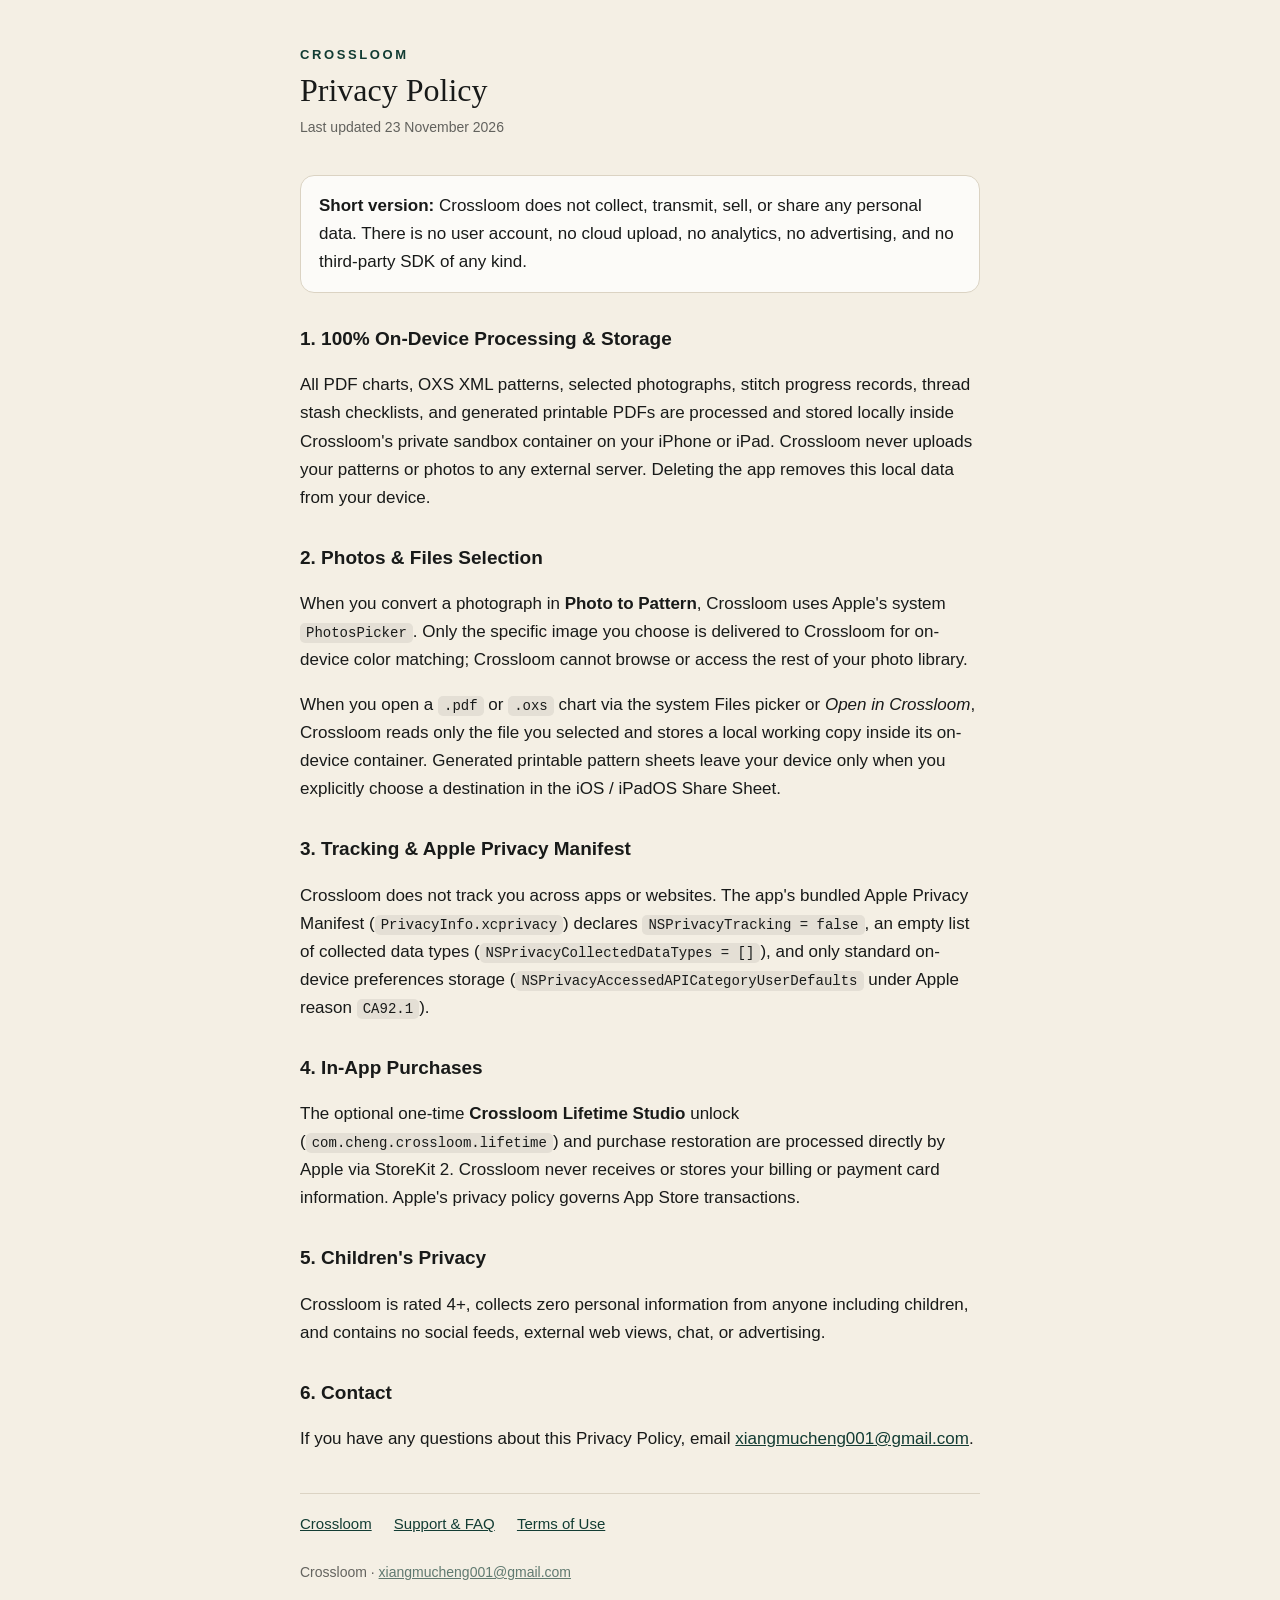
==== privacy.html @ f5964a26 "feat: publish Crossloom privacy, support, and terms static pages" ====
<!doctype html>
<html lang="en">
<head>
<meta charset="utf-8">
<meta name="viewport" content="width=device-width, initial-scale=1">
<title>Privacy Policy — Crossloom</title>
<link rel="stylesheet" href="style.css">
</head>
<body>
<main>
<header>
  <p class="brand">Crossloom</p>
  <h1>Privacy Policy</h1>
  <p class="meta">Last updated 23 November 2026</p>
</header>

<div class="card">
  <p style="margin:0"><b>Short version:</b> Crossloom does not collect, transmit, sell, or share any personal data. There is no user account, no cloud upload, no analytics, no advertising, and no third-party SDK of any kind.</p>
</div>

<h2>1. 100% On-Device Processing &amp; Storage</h2>
<p>All PDF charts, OXS XML patterns, selected photographs, stitch progress records, thread stash checklists, and generated printable PDFs are processed and stored locally inside Crossloom's private sandbox container on your iPhone or iPad. Crossloom never uploads your patterns or photos to any external server. Deleting the app removes this local data from your device.</p>

<h2>2. Photos &amp; Files Selection</h2>
<p>When you convert a photograph in <b>Photo to Pattern</b>, Crossloom uses Apple's system <code>PhotosPicker</code>. Only the specific image you choose is delivered to Crossloom for on-device color matching; Crossloom cannot browse or access the rest of your photo library.</p>
<p>When you open a <code>.pdf</code> or <code>.oxs</code> chart via the system Files picker or <i>Open in Crossloom</i>, Crossloom reads only the file you selected and stores a local working copy inside its on-device container. Generated printable pattern sheets leave your device only when you explicitly choose a destination in the iOS / iPadOS Share Sheet.</p>

<h2>3. Tracking &amp; Apple Privacy Manifest</h2>
<p>Crossloom does not track you across apps or websites. The app's bundled Apple Privacy Manifest (<code>PrivacyInfo.xcprivacy</code>) declares <code>NSPrivacyTracking = false</code>, an empty list of collected data types (<code>NSPrivacyCollectedDataTypes = []</code>), and only standard on-device preferences storage (<code>NSPrivacyAccessedAPICategoryUserDefaults</code> under Apple reason <code>CA92.1</code>).</p>

<h2>4. In-App Purchases</h2>
<p>The optional one-time <b>Crossloom Lifetime Studio</b> unlock (<code>com.cheng.crossloom.lifetime</code>) and purchase restoration are processed directly by Apple via StoreKit 2. Crossloom never receives or stores your billing or payment card information. Apple's privacy policy governs App Store transactions.</p>

<h2>5. Children's Privacy</h2>
<p>Crossloom is rated 4+, collects zero personal information from anyone including children, and contains no social feeds, external web views, chat, or advertising.</p>

<h2>6. Contact</h2>
<p>If you have any questions about this Privacy Policy, email <a href="mailto:xiangmucheng001@gmail.com">xiangmucheng001@gmail.com</a>.</p>

<nav>
  <a href="index.html">Crossloom</a>
  <a href="support.html">Support &amp; FAQ</a>
  <a href="terms.html">Terms of Use</a>
</nav>
<footer>Crossloom · <a href="mailto:xiangmucheng001@gmail.com">xiangmucheng001@gmail.com</a></footer>
</main>
</body>
</html>
---- style.css ----
:root { color-scheme: light dark; }
* { box-sizing: border-box; }
body {
  margin: 0;
  padding: 0 20px 72px;
  font: 17px/1.65 -apple-system, BlinkMacSystemFont, "Segoe UI", Roboto, sans-serif;
  color: #181a19;
  background: #f4efe4;
}
main { max-width: 680px; margin: 0 auto; }
header { padding: 44px 0 8px; }
.brand {
  font-size: 13px;
  letter-spacing: .2em;
  text-transform: uppercase;
  font-weight: 700;
  color: #123c33;
  margin: 0 0 6px;
}
h1 {
  font: 400 32px/1.2 Georgia, "Times New Roman", serif;
  margin: 0 0 6px;
}
.meta { font-size: 14px; opacity: .66; margin: 0 0 28px; }
h2 { font-size: 19px; margin: 30px 0 8px; }
p, li { color: inherit; }
ol, ul { padding-left: 22px; }
li { margin-bottom: 8px; }
a { color: #123c33; font-weight: 500; }
code {
  font-family: ui-monospace, SFMono-Regular, Menlo, monospace;
  font-size: 14px;
  padding: 2px 6px;
  border-radius: 5px;
  background: rgba(24, 26, 25, 0.07);
}
.card {
  border: 1px solid #dbd3c3;
  border-radius: 14px;
  padding: 16px 18px;
  background: #fcfbf8;
  margin-bottom: 20px;
}
nav {
  margin-top: 40px;
  padding-top: 18px;
  border-top: 1px solid #dbd3c3;
  font-size: 15px;
}
nav a { margin-right: 18px; }
footer { margin-top: 24px; font-size: 14px; opacity: .65; }

@media (prefers-color-scheme: dark) {
  body { color: #ede8dc; background: #121514; }
  .brand, a { color: #7ec4b1; }
  code { background: rgba(255, 255, 255, 0.1); }
  .card { background: #1b201e; border-color: #2c3430; }
  nav { border-top-color: #2c3430; }
}
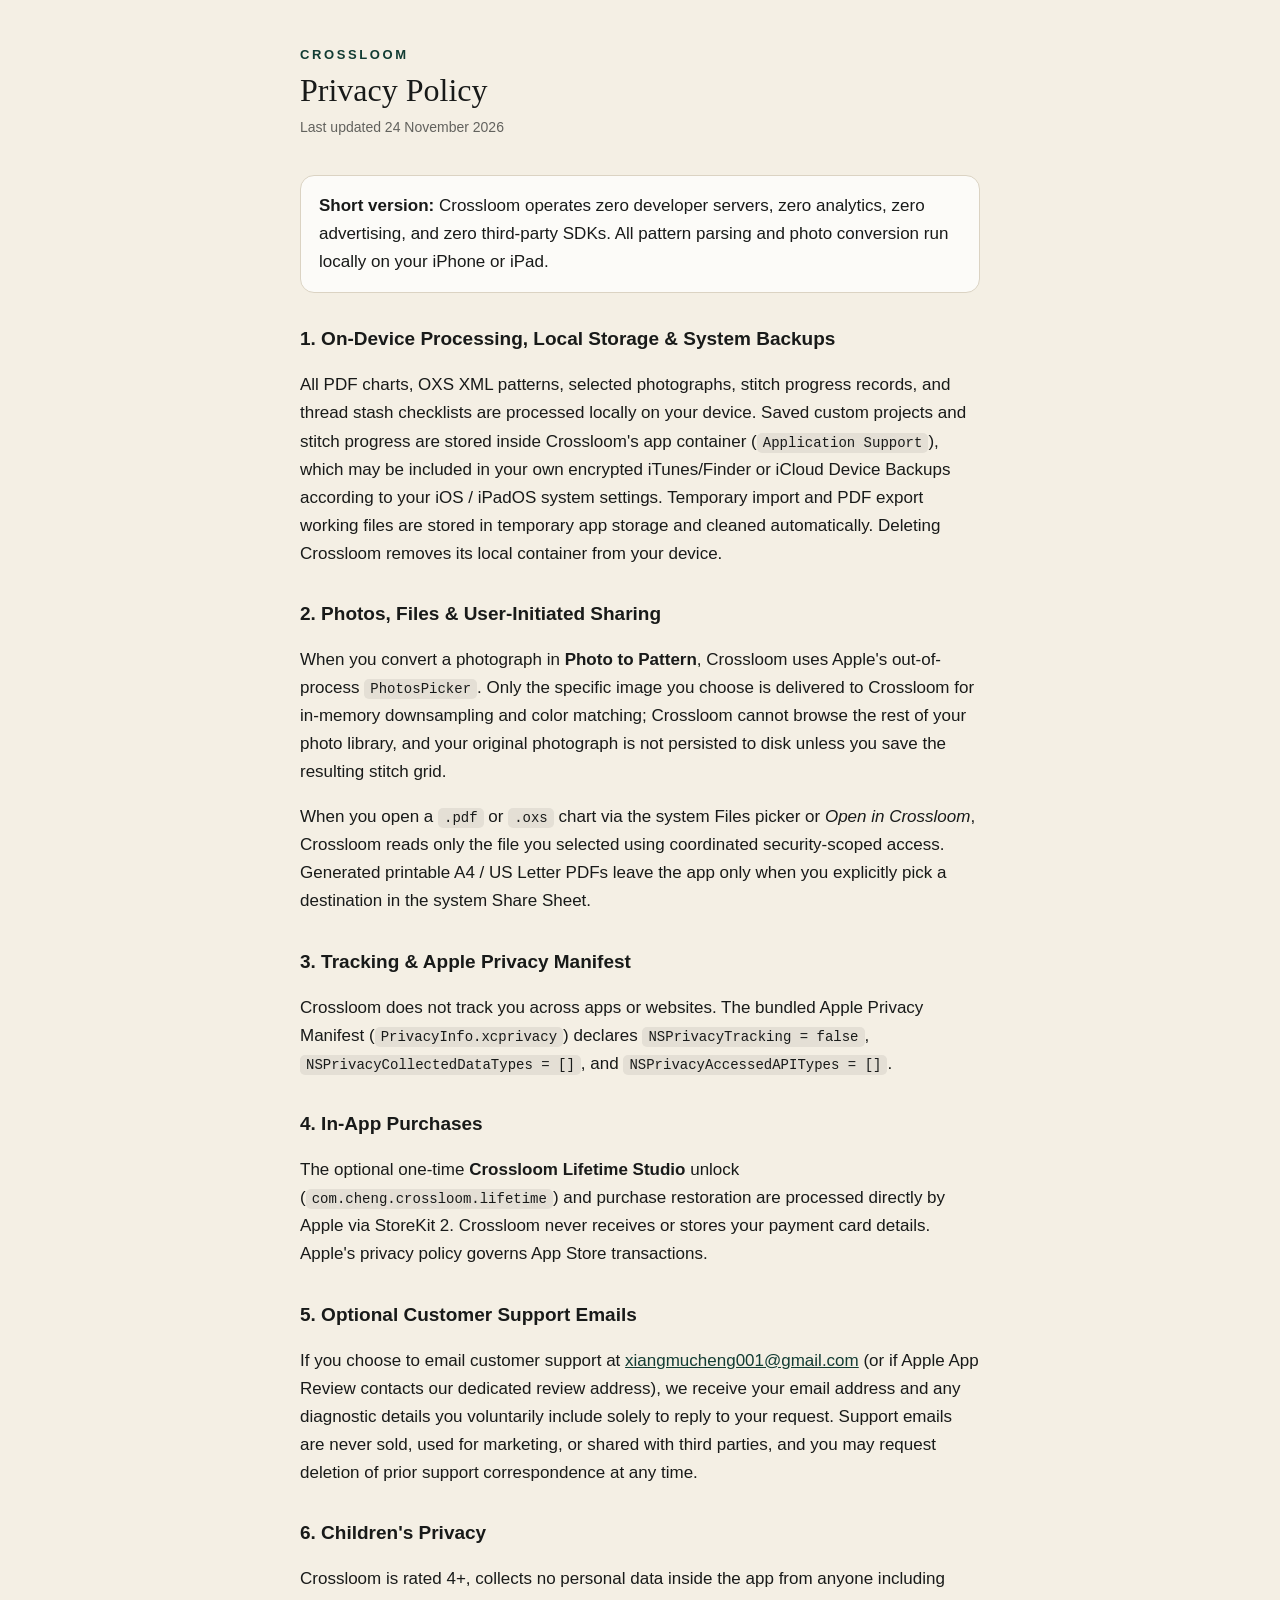
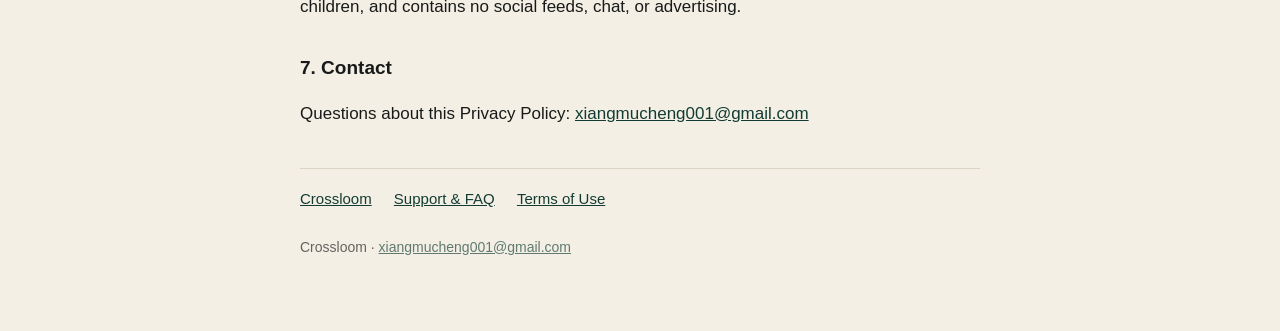
==== commit fab57b2e: "docs(legal): align privacy backup/support disclosures, A4/Letter guide, and DMC trademark notice" ====
--- a/privacy.html
+++ b/privacy.html
@@ -11,31 +11,34 @@
 <header>
   <p class="brand">Crossloom</p>
   <h1>Privacy Policy</h1>
-  <p class="meta">Last updated 23 November 2026</p>
+  <p class="meta">Last updated 24 November 2026</p>
 </header>
 
 <div class="card">
-  <p style="margin:0"><b>Short version:</b> Crossloom does not collect, transmit, sell, or share any personal data. There is no user account, no cloud upload, no analytics, no advertising, and no third-party SDK of any kind.</p>
+  <p style="margin:0"><b>Short version:</b> Crossloom operates zero developer servers, zero analytics, zero advertising, and zero third-party SDKs. All pattern parsing and photo conversion run locally on your iPhone or iPad.</p>
 </div>
 
-<h2>1. 100% On-Device Processing &amp; Storage</h2>
-<p>All PDF charts, OXS XML patterns, selected photographs, stitch progress records, thread stash checklists, and generated printable PDFs are processed and stored locally inside Crossloom's private sandbox container on your iPhone or iPad. Crossloom never uploads your patterns or photos to any external server. Deleting the app removes this local data from your device.</p>
+<h2>1. On-Device Processing, Local Storage &amp; System Backups</h2>
+<p>All PDF charts, OXS XML patterns, selected photographs, stitch progress records, and thread stash checklists are processed locally on your device. Saved custom projects and stitch progress are stored inside Crossloom's app container (<code>Application Support</code>), which may be included in your own encrypted iTunes/Finder or iCloud Device Backups according to your iOS / iPadOS system settings. Temporary import and PDF export working files are stored in temporary app storage and cleaned automatically. Deleting Crossloom removes its local container from your device.</p>
 
-<h2>2. Photos &amp; Files Selection</h2>
-<p>When you convert a photograph in <b>Photo to Pattern</b>, Crossloom uses Apple's system <code>PhotosPicker</code>. Only the specific image you choose is delivered to Crossloom for on-device color matching; Crossloom cannot browse or access the rest of your photo library.</p>
-<p>When you open a <code>.pdf</code> or <code>.oxs</code> chart via the system Files picker or <i>Open in Crossloom</i>, Crossloom reads only the file you selected and stores a local working copy inside its on-device container. Generated printable pattern sheets leave your device only when you explicitly choose a destination in the iOS / iPadOS Share Sheet.</p>
+<h2>2. Photos, Files &amp; User-Initiated Sharing</h2>
+<p>When you convert a photograph in <b>Photo to Pattern</b>, Crossloom uses Apple's out-of-process <code>PhotosPicker</code>. Only the specific image you choose is delivered to Crossloom for in-memory downsampling and color matching; Crossloom cannot browse the rest of your photo library, and your original photograph is not persisted to disk unless you save the resulting stitch grid.</p>
+<p>When you open a <code>.pdf</code> or <code>.oxs</code> chart via the system Files picker or <i>Open in Crossloom</i>, Crossloom reads only the file you selected using coordinated security-scoped access. Generated printable A4 / US Letter PDFs leave the app only when you explicitly pick a destination in the system Share Sheet.</p>
 
 <h2>3. Tracking &amp; Apple Privacy Manifest</h2>
-<p>Crossloom does not track you across apps or websites. The app's bundled Apple Privacy Manifest (<code>PrivacyInfo.xcprivacy</code>) declares <code>NSPrivacyTracking = false</code>, an empty list of collected data types (<code>NSPrivacyCollectedDataTypes = []</code>), and only standard on-device preferences storage (<code>NSPrivacyAccessedAPICategoryUserDefaults</code> under Apple reason <code>CA92.1</code>).</p>
+<p>Crossloom does not track you across apps or websites. The bundled Apple Privacy Manifest (<code>PrivacyInfo.xcprivacy</code>) declares <code>NSPrivacyTracking = false</code>, <code>NSPrivacyCollectedDataTypes = []</code>, and <code>NSPrivacyAccessedAPITypes = []</code>.</p>
 
 <h2>4. In-App Purchases</h2>
-<p>The optional one-time <b>Crossloom Lifetime Studio</b> unlock (<code>com.cheng.crossloom.lifetime</code>) and purchase restoration are processed directly by Apple via StoreKit 2. Crossloom never receives or stores your billing or payment card information. Apple's privacy policy governs App Store transactions.</p>
+<p>The optional one-time <b>Crossloom Lifetime Studio</b> unlock (<code>com.cheng.crossloom.lifetime</code>) and purchase restoration are processed directly by Apple via StoreKit 2. Crossloom never receives or stores your payment card details. Apple's privacy policy governs App Store transactions.</p>
 
-<h2>5. Children's Privacy</h2>
-<p>Crossloom is rated 4+, collects zero personal information from anyone including children, and contains no social feeds, external web views, chat, or advertising.</p>
+<h2>5. Optional Customer Support Emails</h2>
+<p>If you choose to email customer support at <a href="mailto:xiangmucheng001@gmail.com">xiangmucheng001@gmail.com</a> (or if Apple App Review contacts our dedicated review address), we receive your email address and any diagnostic details you voluntarily include solely to reply to your request. Support emails are never sold, used for marketing, or shared with third parties, and you may request deletion of prior support correspondence at any time.</p>
 
-<h2>6. Contact</h2>
-<p>If you have any questions about this Privacy Policy, email <a href="mailto:xiangmucheng001@gmail.com">xiangmucheng001@gmail.com</a>.</p>
+<h2>6. Children's Privacy</h2>
+<p>Crossloom is rated 4+, collects no personal data inside the app from anyone including children, and contains no social feeds, chat, or advertising.</p>
+
+<h2>7. Contact</h2>
+<p>Questions about this Privacy Policy: <a href="mailto:xiangmucheng001@gmail.com">xiangmucheng001@gmail.com</a></p>
 
 <nav>
   <a href="index.html">Crossloom</a>
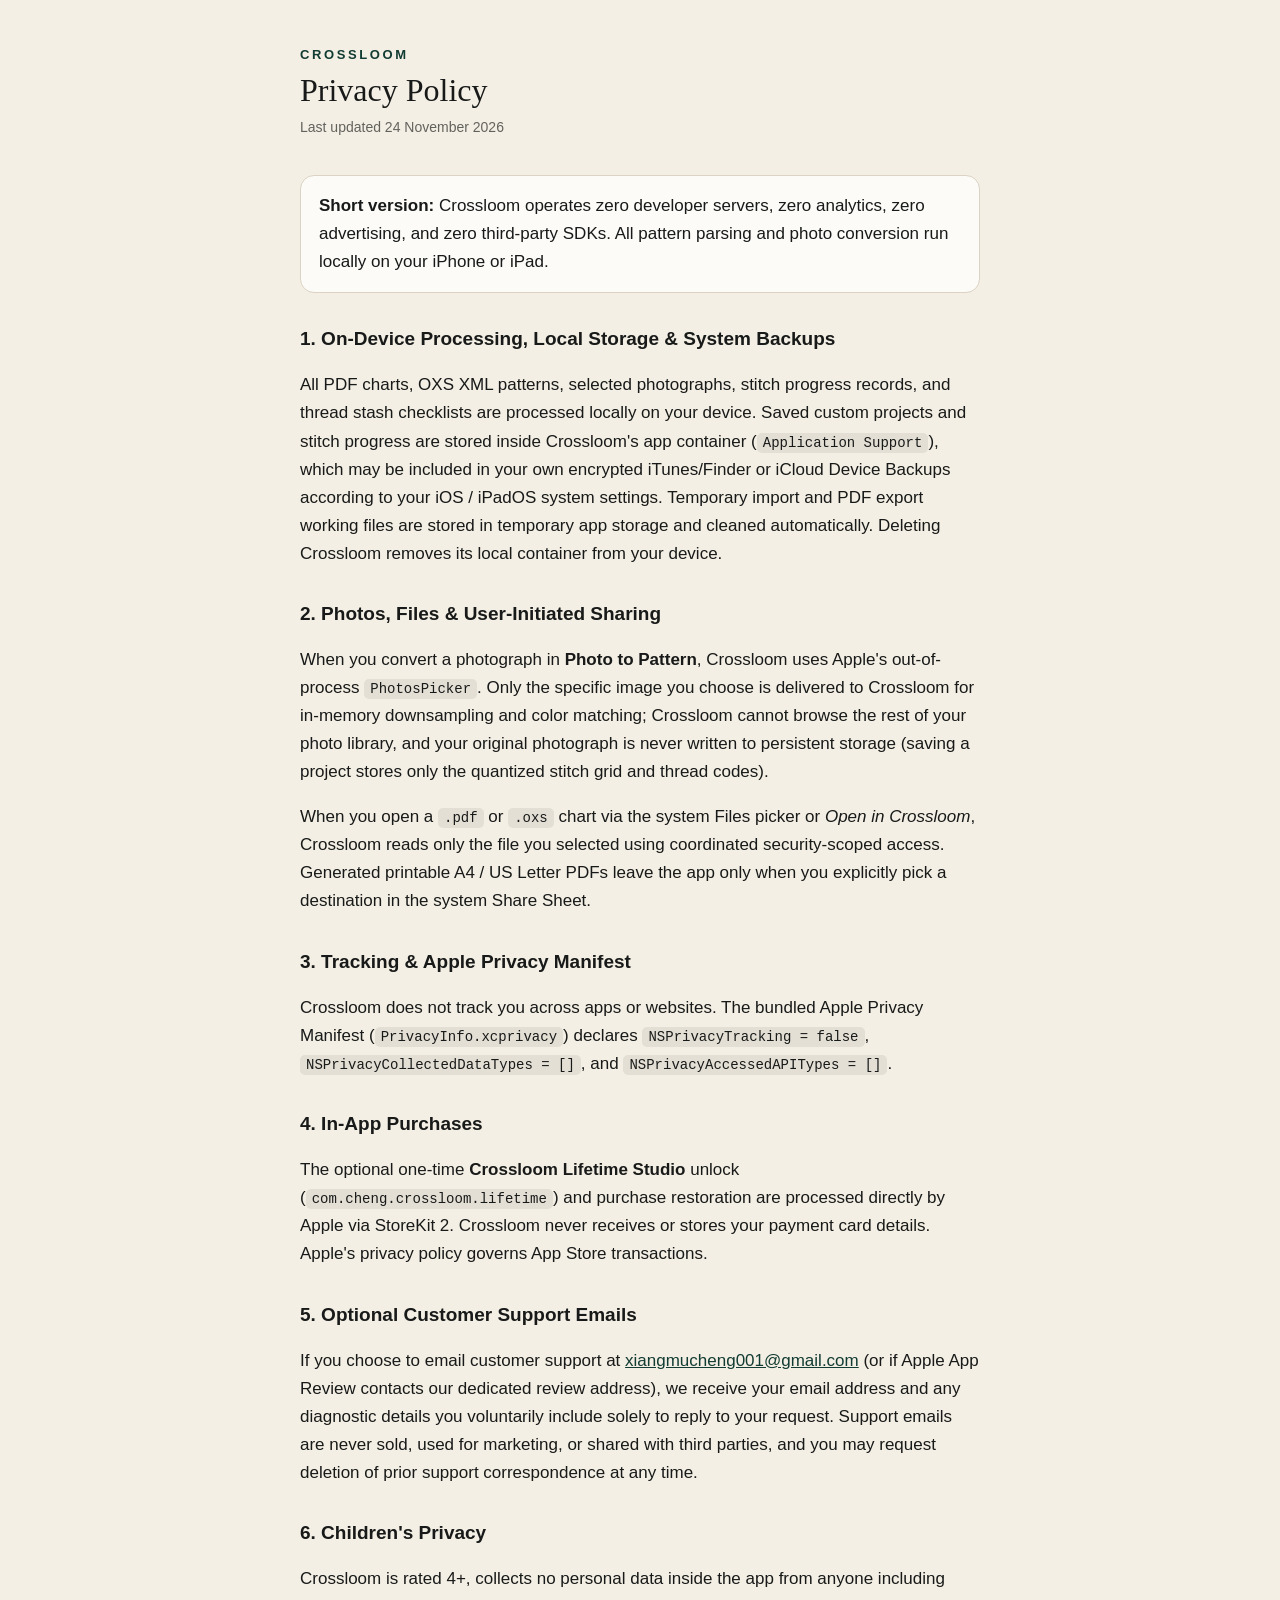
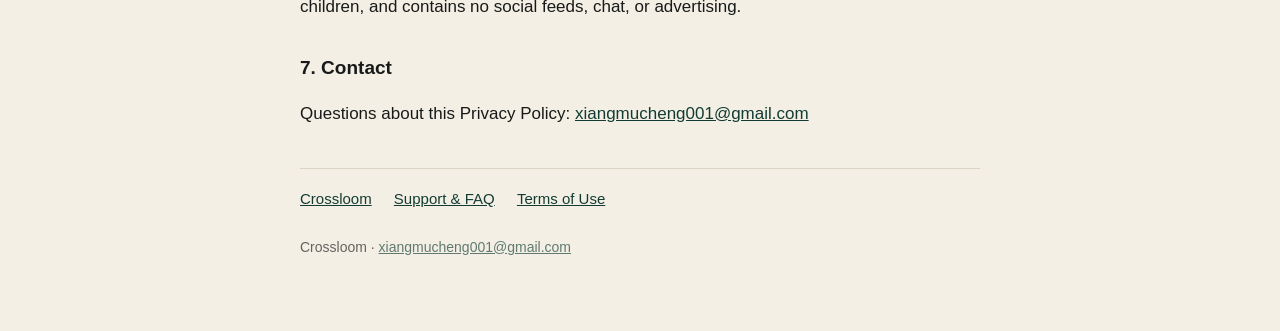
==== commit 5c6ca7ff: "Clarify that original photos are never written to persistent storage" ====
--- a/privacy.html
+++ b/privacy.html
@@ -22,7 +22,7 @@
 <p>All PDF charts, OXS XML patterns, selected photographs, stitch progress records, and thread stash checklists are processed locally on your device. Saved custom projects and stitch progress are stored inside Crossloom's app container (<code>Application Support</code>), which may be included in your own encrypted iTunes/Finder or iCloud Device Backups according to your iOS / iPadOS system settings. Temporary import and PDF export working files are stored in temporary app storage and cleaned automatically. Deleting Crossloom removes its local container from your device.</p>
 
 <h2>2. Photos, Files &amp; User-Initiated Sharing</h2>
-<p>When you convert a photograph in <b>Photo to Pattern</b>, Crossloom uses Apple's out-of-process <code>PhotosPicker</code>. Only the specific image you choose is delivered to Crossloom for in-memory downsampling and color matching; Crossloom cannot browse the rest of your photo library, and your original photograph is not persisted to disk unless you save the resulting stitch grid.</p>
+<p>When you convert a photograph in <b>Photo to Pattern</b>, Crossloom uses Apple's out-of-process <code>PhotosPicker</code>. Only the specific image you choose is delivered to Crossloom for in-memory downsampling and color matching; Crossloom cannot browse the rest of your photo library, and your original photograph is never written to persistent storage (saving a project stores only the quantized stitch grid and thread codes).</p>
 <p>When you open a <code>.pdf</code> or <code>.oxs</code> chart via the system Files picker or <i>Open in Crossloom</i>, Crossloom reads only the file you selected using coordinated security-scoped access. Generated printable A4 / US Letter PDFs leave the app only when you explicitly pick a destination in the system Share Sheet.</p>
 
 <h2>3. Tracking &amp; Apple Privacy Manifest</h2>
